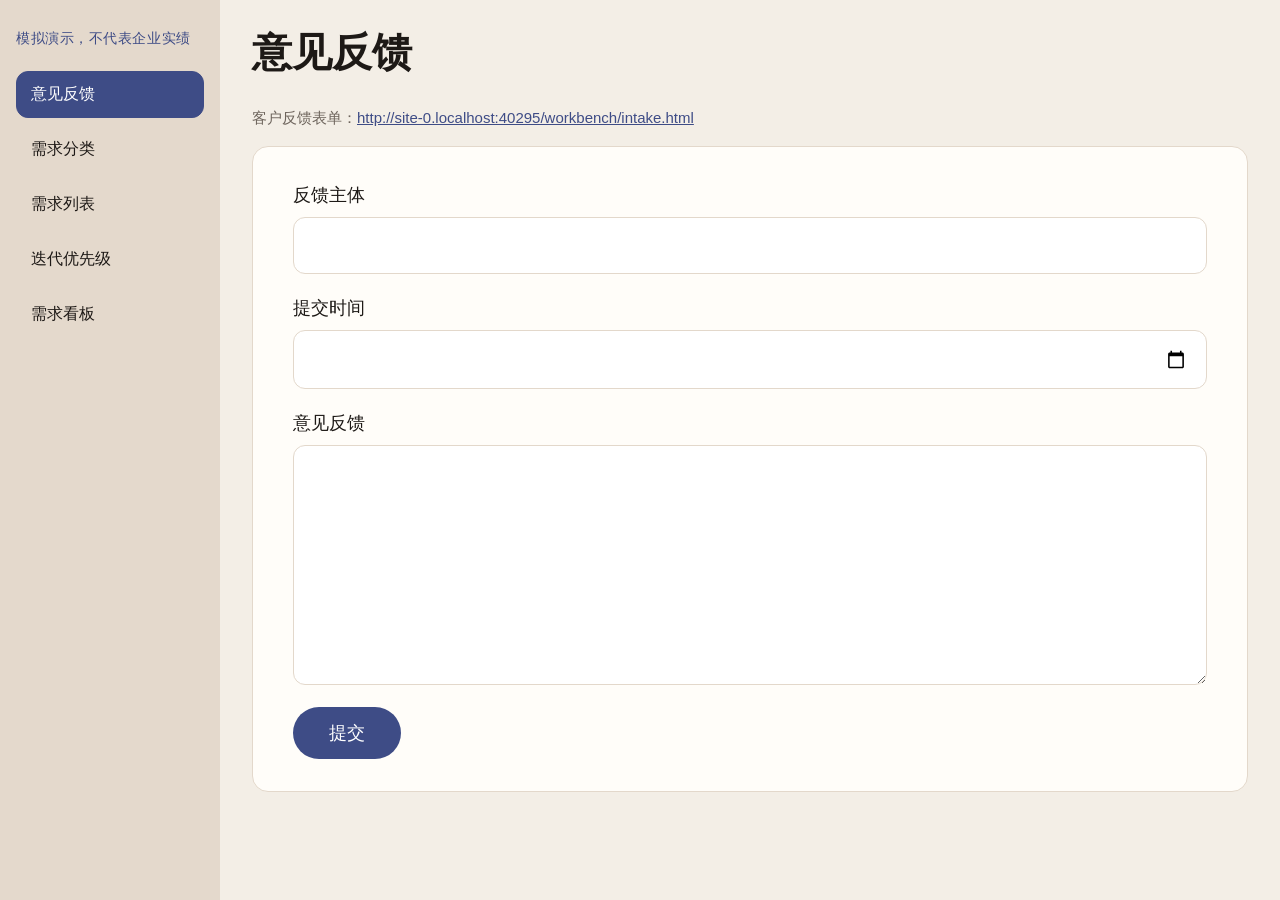
==== workbench/index.html @ 7fc77e0f "Add files via upload" ====
<!DOCTYPE html>
<html lang="zh-CN">
<head>
  <meta charset="utf-8">
  <meta name="viewport" content="width=device-width, initial-scale=1">
  <title>客户反馈与分类 · 模拟演示</title>
  <meta http-equiv="Cache-Control" content="no-cache, no-store, must-revalidate">
  <link rel="stylesheet" href="styles.css?v=20261005-2">
</head>
<body>
  <aside class="nav">
    <p class="disclaimer">模拟演示，不代表企业实绩</p>
    <div class="tabs" role="tablist" aria-label="工作台">
      <button id="tab-register" type="button" role="tab" aria-selected="true" aria-controls="panel-register">意见反馈</button>
      <button id="tab-classify" type="button" role="tab" aria-selected="false" aria-controls="app">需求分类</button>
      <button id="tab-list" type="button" role="tab" aria-selected="false" aria-controls="panel-list">需求列表</button>
      <button id="tab-priority" type="button" role="tab" aria-selected="false" aria-controls="panel-priority">迭代优先级</button>
      <button id="tab-board" type="button" role="tab" aria-selected="false" aria-controls="panel-board">需求看板</button>
    </div>
  </aside>
  <div class="workspace">
  <header class="top">
    <div class="title-row">
      <h1 id="page-title">意见反馈</h1>
      <button id="delete-selected" type="button" hidden>删除</button>
    </div>
  </header>
  <p id="phone-note" class="phone-note" hidden>当前是窄屏，只能查看。</p>
  <p id="status" class="status" role="status"></p>
  <section id="panel-register" class="panel" role="tabpanel">
    <p class="intake-note">客户反馈表单：<a id="intake-link" href="intake.html">意见反馈</a></p>
    <form id="register-form" class="register" novalidate>
      <label>反馈主体<input id="field-customer" name="customer" type="text" required maxlength="40" autocomplete="off"></label>
      <label>提交时间<input id="field-time" name="time" type="date" required></label>
      <label>意见反馈<textarea id="field-need" name="need" required maxlength="500" rows="8"></textarea></label>
      <p id="form-error" class="form-error" hidden></p>
      <button type="submit">提交</button>
    </form>
  </section>
  <main id="app" class="desk panel" role="tabpanel" aria-labelledby="tab-classify" hidden>
    <section class="col queue" aria-labelledby="queue-title">
      <div class="col-head">
        <h2 id="queue-title">客户反馈</h2>
        <button id="queue-toggle" type="button" aria-expanded="true" aria-controls="queue">收起</button>
      </div>
      <ol id="queue"></ol>
    </section>
    <section class="col quote" aria-labelledby="quote-title">
      <h2 id="quote-title">需求分类</h2>
      <article id="current"></article>
    </section>
    <section class="col choices" aria-labelledby="choice-title">
      <h2 id="choice-title">需求列表</h2>
      <div id="choices"></div>
    </section>
  </main>
  <p id="empty" class="empty" hidden>这批还没判断的原话已经放完。可以撤销上一条。</p>
  <section id="panel-list" class="panel list-board" role="tabpanel" aria-labelledby="tab-list" hidden></section>
  <section id="panel-priority" class="panel priority-board" role="tabpanel" aria-labelledby="tab-priority" hidden></section>
  <section id="panel-board" class="panel board" role="tabpanel" aria-labelledby="tab-board" hidden></section>
  <script src="app.js?v=20261005-10"></script>
  </div>
</body>
</html>
---- workbench/styles.css ----
:root {
  --paper: #f3eee6;
  --nav: #e4d9cc;
  --card: #fffdf9;
  --ink: #1d1916;
  --muted: #6d645c;
  --line: #e3d8cb;
  --accent: #3e4c86;
  --accent-soft: #e7eaf6;
  font-family: "Microsoft YaHei", "PingFang SC", "Noto Sans SC", sans-serif;
  color: var(--ink);
  background: var(--paper);
}

* { box-sizing: border-box; }

[hidden] { display: none !important; }

body {
  margin: 0;
  min-height: 100vh;
  display: flex;
  align-items: stretch;
  padding: 0;
}

.nav {
  flex: 0 0 220px;
  width: 220px;
  min-height: 100vh;
  position: sticky;
  top: 0;
  align-self: flex-start;
  height: 100vh;
  padding: 28px 16px;
  background: var(--nav);
}

.workspace {
  flex: 1;
  min-width: 0;
  padding: 28px 32px 48px;
}

.top {
  max-width: 1180px;
  margin: 0 auto 18px;
  position: sticky;
  top: 0;
  z-index: 2;
  background: var(--paper);
  padding-bottom: 12px;
}

.title-row {
  display: flex;
  align-items: center;
  justify-content: flex-start;
  gap: 24px;
}

#delete-selected {
  border: 0;
  background: var(--accent);
  color: #fff;
  border-radius: 999px;
  padding: 12px 28px;
  font: inherit;
  font-size: 18px;
  cursor: pointer;
}

.disclaimer {
  margin: 0 0 22px;
  color: var(--accent);
  font-size: 14px;
  letter-spacing: 0.04em;
  line-height: 1.5;
}

.tabs {
  display: flex;
  flex-direction: column;
  gap: 8px;
  margin: 0;
}

.tabs button {
  width: 100%;
  text-align: left;
  border: 1px solid transparent;
  background: transparent;
  color: var(--ink);
  border-radius: 12px;
  padding: 12px 14px;
  cursor: pointer;
  font: inherit;
  font-size: 16px;
}

.tabs button[aria-selected="true"] {
  background: var(--accent);
  border-color: var(--accent);
  color: #fff;
}

h1 { margin: 0; font-size: 40px; font-weight: 650; line-height: 1.2; }

.register {
  max-width: 1180px;
  margin: 8px auto 0;
  background: var(--card);
  border: 1px solid var(--line);
  border-radius: 16px;
  padding: 36px 40px 32px;
  display: grid;
  gap: 22px;
  min-height: 620px;
}

.register label {
  display: grid;
  gap: 10px;
  font-size: 18px;
  color: var(--ink);
}

.register input,
.register textarea {
  width: 100%;
  border: 1px solid var(--line);
  border-radius: 12px;
  padding: 16px 18px;
  font: inherit;
  font-size: 20px;
  color: var(--ink);
  background: #fff;
}

input[type="date"]:not(.is-filled)::-webkit-datetime-edit,
input[type="date"]:not(.is-filled)::-webkit-datetime-edit-fields-wrapper,
input[type="date"]:not(.is-filled)::-webkit-datetime-edit-text,
input[type="date"]:not(.is-filled)::-webkit-datetime-edit-year-field,
input[type="date"]:not(.is-filled)::-webkit-datetime-edit-month-field,
input[type="date"]:not(.is-filled)::-webkit-datetime-edit-day-field {
  color: transparent;
  -webkit-text-fill-color: transparent;
}

.register textarea { min-height: 240px; resize: vertical; }

.register button {
  justify-self: start;
  border: 0;
  background: var(--accent);
  color: #fff;
  border-radius: 999px;
  padding: 14px 36px;
  font: inherit;
  font-size: 18px;
  cursor: pointer;
}

.form-error { margin: 0; color: #8a3b2d; }

.intake-note {
  max-width: 1180px;
  margin: 0 auto 16px;
  color: var(--muted);
  font-size: 15px;
  line-height: 1.6;
}

.intake-note a { color: var(--accent); }

body.intake {
  display: block;
  padding: 40px 24px 64px;
}

body.intake .intake-wrap {
  max-width: 760px;
  margin: 0 auto;
}

body.intake h1 { margin-bottom: 18px; }

.phone-note,
.status,
.empty {
  max-width: 1180px;
  margin: 0 auto 12px;
}

.phone-note {
  padding: 10px 12px;
  background: #fff4e5;
  border: 1px solid #efd3a8;
}

.desk {
  max-width: 1180px;
  margin: 0 auto;
  display: grid;
  grid-template-columns: 240px minmax(0, 1fr) 280px;
  gap: 18px;
  align-items: start;
}

.col {
  background: var(--card);
  border: 1px solid var(--line);
  border-radius: 16px;
  padding: 16px;
  min-height: 420px;
}

.col-head {
  display: flex;
  align-items: center;
  justify-content: space-between;
  gap: 8px;
  margin-bottom: 12px;
}

.col-head h2 { margin: 0; }

h2 { margin: 0 0 12px; font-size: 15px; color: var(--muted); font-weight: 600; }

#queue-toggle {
  border: 1px solid var(--line);
  background: transparent;
  color: var(--ink);
  border-radius: 999px;
  padding: 4px 10px;
  cursor: pointer;
}

.col.queue.is-collapsed { min-height: 0; }

.col.queue:not(.is-collapsed) #queue {
  max-height: 420px;
  overflow-y: auto;
  overscroll-behavior: contain;
}

#queue { list-style: none; margin: 0; padding: 0; display: grid; gap: 8px; }

.queue-row {
  position: relative;
}

.dismiss-check {
  position: absolute;
  z-index: 1;
  top: 50%;
  right: 10px;
  width: 15px;
  height: 15px;
  margin: 0;
  transform: translateY(-50%);
  accent-color: var(--accent);
  cursor: pointer;
  opacity: 0;
  pointer-events: none;
  transition: opacity 0.16s ease;
}

.queue-row:hover .dismiss-check,
.queue-row:focus-within .dismiss-check {
  opacity: 1;
  pointer-events: auto;
}

.queue-item {
  width: 100%;
  text-align: left;
  border: 1px solid var(--line);
  background: transparent;
  color: inherit;
  border-radius: 10px;
  padding: 8px 34px 8px 10px;
  cursor: pointer;
}

.queue-item[aria-current="true"] {
  border-color: var(--accent);
  background: var(--accent-soft);
}

.queue-item small,
.meta { display: block; color: var(--muted); font-size: 12px; }

.quote-text {
  margin: 12px 0;
  font-size: 28px;
  line-height: 1.45;
}

.hint { color: var(--muted); font-size: 14px; }

.choice {
  width: 100%;
  text-align: left;
  margin: 0 0 10px;
  border: 1px solid var(--line);
  background: #fff;
  color: inherit;
  border-radius: 12px;
  padding: 10px 12px;
  cursor: pointer;
}

.choice { font-size: 16px; }

.choice.is-name-urgent {
  display: flex;
  justify-content: space-between;
  align-items: center;
  gap: 8px;
  border-color: #c23b2e;
}

.choice-urgent {
  color: #c23b2e;
  font-size: 13px;
  font-weight: 650;
  white-space: nowrap;
}

.priority-card.is-fresh {
  outline: 3px solid #c23b2e;
  outline-offset: 2px;
}

.choice:focus-visible,
.dismiss-check:focus-visible,
.queue-item:focus-visible,
#queue-toggle:focus-visible,
.undo:focus-visible {
  outline: 2px solid var(--accent);
  outline-offset: 2px;
}

.undo {
  margin-top: 8px;
  border: 0;
  background: transparent;
  color: var(--accent);
  cursor: pointer;
  padding: 0;
}

.choice-tools {
  display: flex;
  gap: 8px;
  margin-top: 16px;
}

.choice-tools button,
.group-editor button {
  border: 1px solid var(--line);
  background: #fff;
  color: var(--ink);
  border-radius: 999px;
  padding: 8px 14px;
  font: inherit;
  cursor: pointer;
}

.group-editor {
  margin-top: 12px;
  display: grid;
  gap: 8px;
}

.group-editor label {
  display: grid;
  gap: 6px;
  color: var(--muted);
  font-size: 14px;
}

.group-editor input,
.group-editor select {
  width: 100%;
  border: 1px solid var(--line);
  border-radius: 10px;
  padding: 8px 10px;
  font: inherit;
  color: var(--ink);
  background: #fff;
}

.list-board {
  max-width: 1180px;
  margin: 0 auto;
  display: grid;
  gap: 16px;
}

.req-card {
  background: var(--card);
  border: 1px solid var(--line);
  border-radius: 16px;
  padding: 18px 20px;
}

.req-head,
.req-line {
  width: 100%;
  text-align: left;
  border: 1px solid transparent;
  background: transparent;
  color: inherit;
  font: inherit;
  border-radius: 12px;
  padding: 8px 10px;
  cursor: pointer;
}

.req-head { display: grid; gap: 6px; padding-left: 0; }

.req-head strong {
  font-size: 22px;
  font-weight: 650;
}

.req-rename {
  width: 100%;
  max-width: 420px;
  border: 1px solid var(--accent);
  border-radius: 10px;
  padding: 6px 10px;
  font: inherit;
  font-size: 22px;
  font-weight: 650;
  color: var(--ink);
  background: #fff;
}

.req-head[aria-pressed="true"],
.req-line[aria-pressed="true"] {
  border-color: var(--accent);
  background: var(--accent-soft);
}

.req-line[draggable="true"] { cursor: grab; }

.req-line.is-dragging { opacity: 0.45; }

.req-card.is-drop {
  border-color: var(--accent);
  background: var(--accent-soft);
}

.req-card ul {
  list-style: none;
  margin: 8px 0 0;
  padding: 0;
  display: grid;
  gap: 8px;
}

.req-card small {
  display: block;
  color: var(--muted);
  font-size: 12px;
  margin-bottom: 4px;
}

.priority-board {
  max-width: 1180px;
  margin: 0 auto;
  display: grid;
  gap: 28px;
}

.priority-rule {
  margin: 0;
  color: var(--muted);
  line-height: 1.6;
}

.priority-lane { display: grid; gap: 12px; }

.priority-card {
  background: var(--card);
  border: 1px solid var(--line);
  border-radius: 16px;
  padding: 18px 20px;
}

.priority-lane.is-drop {
  background: var(--accent-soft);
  border-radius: 16px;
  padding: 8px;
}

.priority-card[draggable="true"] { cursor: grab; }

.priority-card.is-dragging { opacity: 0.45; }

.priority-hint {
  margin: 0;
  color: var(--muted);
}

.priority-card.is-urgent { border-color: var(--accent); }

.priority-flag {
  margin: 0 0 8px;
  color: var(--accent);
  font-weight: 650;
}

.priority-severe {
  margin: 0;
  color: #c23b2e;
  font-weight: 650;
}

.priority-card h3 { margin: 0 0 8px; font-size: 22px; font-weight: 650; }

.priority-brief { cursor: text; }

.brief-edit {
  width: 100%;
  box-sizing: border-box;
  margin: 0 0 8px;
  border: 1px solid var(--accent);
  border-radius: 10px;
  padding: 6px 10px;
  font: inherit;
  line-height: 1.55;
  color: var(--ink);
  background: #fff;
  resize: vertical;
}

.priority-card p { margin: 0 0 8px; line-height: 1.55; }

.priority-card p:last-child { margin-bottom: 0; }

.priority-row {
  display: grid;
  grid-template-columns: minmax(0, 1fr) 240px;
  gap: 12px;
  align-items: stretch;
}

.priority-card,
.complete-form {
  height: 100%;
}

.complete-form {
  background: var(--card);
  border: 1px solid var(--line);
  border-radius: 16px;
  padding: 16px;
  display: grid;
  gap: 10px;
  align-content: start;
}

.complete-form p {
  margin: 0;
  font-weight: 650;
}

.complete-form label {
  display: grid;
  gap: 4px;
  font-size: 14px;
}

.complete-form input {
  font: inherit;
  font-size: 16px;
  padding: 8px 10px;
  border: 1px solid var(--line);
  border-radius: 10px;
  background: #fff;
  color: var(--ink);
}

.complete-form button {
  border: 0;
  background: var(--accent);
  color: #fff;
  border-radius: 999px;
  padding: 10px 16px;
  font: inherit;
  cursor: pointer;
}

.complete-form button:disabled,
.complete-form input:disabled {
  cursor: default;
  opacity: 0.55;
}

.board {
  max-width: 1180px;
  margin: 0 auto;
  display: grid;
  gap: 28px;
}

.board-block {
  background: var(--card);
  border: 1px solid var(--line);
  border-radius: 16px;
  padding: 20px;
  display: grid;
  gap: 14px;
}

.board-block h2 { margin: 0; font-size: 22px; }

.board-note { margin: 0; color: var(--muted); line-height: 1.6; }

.duration-table {
  width: 100%;
  border-collapse: collapse;
}

.duration-table th,
.duration-table td {
  text-align: left;
  padding: 10px 8px;
  border-bottom: 1px solid var(--line);
}

.duration-table th { color: var(--muted); font-weight: 650; }

.person-bars { display: grid; gap: 16px; }

.person-row {
  display: grid;
  grid-template-columns: 72px minmax(0, 1fr);
  gap: 12px;
  align-items: center;
}

.person-track {
  background: var(--accent-soft);
  border-radius: 999px;
  overflow: hidden;
}

.person-bar {
  display: flex;
  align-items: center;
  min-height: 32px;
  padding: 0 12px;
  background: var(--accent);
  color: #fffdf9;
  font-weight: 650;
  white-space: nowrap;
}

.person-names { margin: 4px 0 0; color: var(--muted); }

.gantt { display: grid; gap: 12px; }

.gantt-scale {
  display: flex;
  justify-content: space-between;
  margin-left: 148px;
  color: var(--muted);
  font-size: 13px;
}

.gantt-row {
  display: grid;
  grid-template-columns: 140px minmax(0, 1fr);
  gap: 8px;
  align-items: center;
}

.gantt-track {
  position: relative;
  height: 36px;
  background: #f6f1ea;
  border-radius: 8px;
}

.gantt-bar {
  position: absolute;
  top: 6px;
  height: 24px;
  border-radius: 6px;
  min-width: 8px;
}

.gantt-bar.is-done { background: var(--accent); }

.gantt-bar.is-open { background: #b08968; }

.gantt-meta {
  margin: 2px 0 0;
  color: var(--muted);
  font-size: 13px;
}

.list-actions { margin-top: 4px; }

.list-actions button {
  border: 0;
  background: var(--accent);
  color: #fff;
  border-radius: 999px;
  padding: 12px 28px;
  font: inherit;
  font-size: 18px;
  cursor: pointer;
}

body[data-tab="register"] #app,
body[data-tab="register"] #panel-list,
body[data-tab="register"] #panel-priority,
body[data-tab="register"] #panel-board,
body[data-tab="register"] #empty,
body[data-tab="register"] .phone-note,
body[data-tab="classify"] #panel-register,
body[data-tab="classify"] #panel-list,
body[data-tab="classify"] #panel-priority,
body[data-tab="classify"] #panel-board,
body[data-tab="list"] #panel-register,
body[data-tab="list"] #panel-priority,
body[data-tab="list"] #panel-board,
body[data-tab="list"] #app,
body[data-tab="list"] #empty,
body[data-tab="list"] .phone-note,
body[data-tab="priority"] #panel-register,
body[data-tab="priority"] #panel-list,
body[data-tab="priority"] #panel-board,
body[data-tab="priority"] #app,
body[data-tab="priority"] #empty,
body[data-tab="priority"] .phone-note,
body[data-tab="board"] #panel-register,
body[data-tab="board"] #panel-list,
body[data-tab="board"] #panel-priority,
body[data-tab="board"] #app,
body[data-tab="board"] #empty,
body[data-tab="board"] .phone-note { display: none !important; }

@media (max-width: 800px) {
  .nav { flex-basis: 132px; width: 132px; padding: 16px 10px; }
  .workspace { padding: 16px 12px 32px; }
  .tabs button { padding: 10px 8px; font-size: 14px; }
  .register { padding: 20px 16px; min-height: 0; }
  .desk { grid-template-columns: 1fr; }
  .quote-text { font-size: 22px; }
  .choice,
  .undo,
  .queue-item,
  .choice-tools button,
  .group-editor button,
  .req-head,
  .req-line,
  .priority-row { grid-template-columns: 1fr; }
  .gantt-scale { margin-left: 0; }
  .gantt-row { grid-template-columns: 1fr; }
  .priority-card,
  .priority-brief,
  .complete-form button,
  .list-actions button,
  #delete-selected { cursor: default; }
  .dismiss-check { display: none; }
}
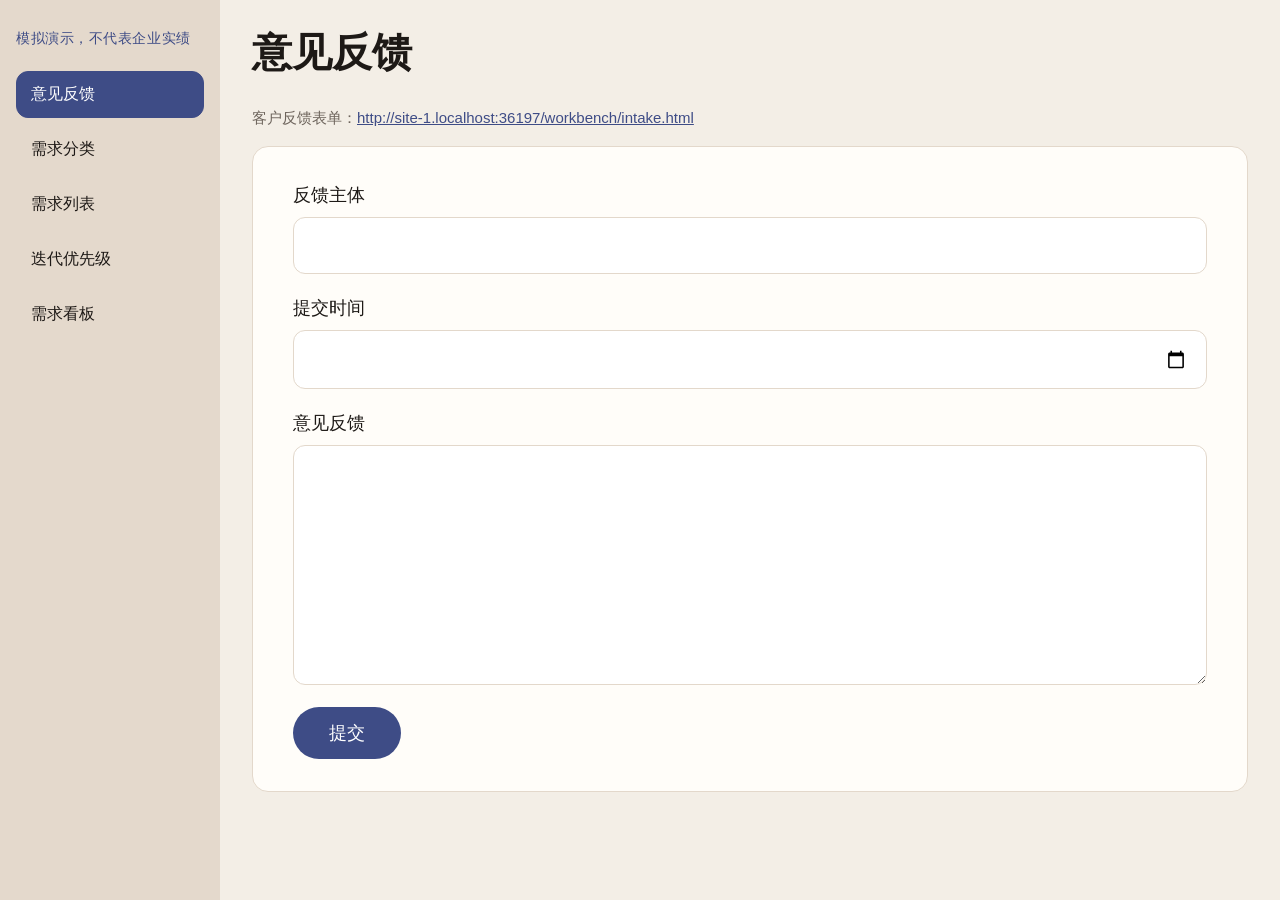
==== commit 1dfe5832: "Add files via upload" ====
--- a/workbench/index.html
+++ b/workbench/index.html
@@ -58,7 +58,7 @@
   <section id="panel-list" class="panel list-board" role="tabpanel" aria-labelledby="tab-list" hidden></section>
   <section id="panel-priority" class="panel priority-board" role="tabpanel" aria-labelledby="tab-priority" hidden></section>
   <section id="panel-board" class="panel board" role="tabpanel" aria-labelledby="tab-board" hidden></section>
-  <script src="app.js?v=20261005-10"></script>
+  <script src="app.js?v=20261005-11"></script>
   </div>
 </body>
 </html>
--- a/workbench/styles.css
+++ b/workbench/styles.css
@@ -474,12 +474,6 @@
   margin: 0 auto;
   display: grid;
   gap: 28px;
-}
-
-.priority-rule {
-  margin: 0;
-  color: var(--muted);
-  line-height: 1.6;
 }
 
 .priority-lane { display: grid; gap: 12px; }
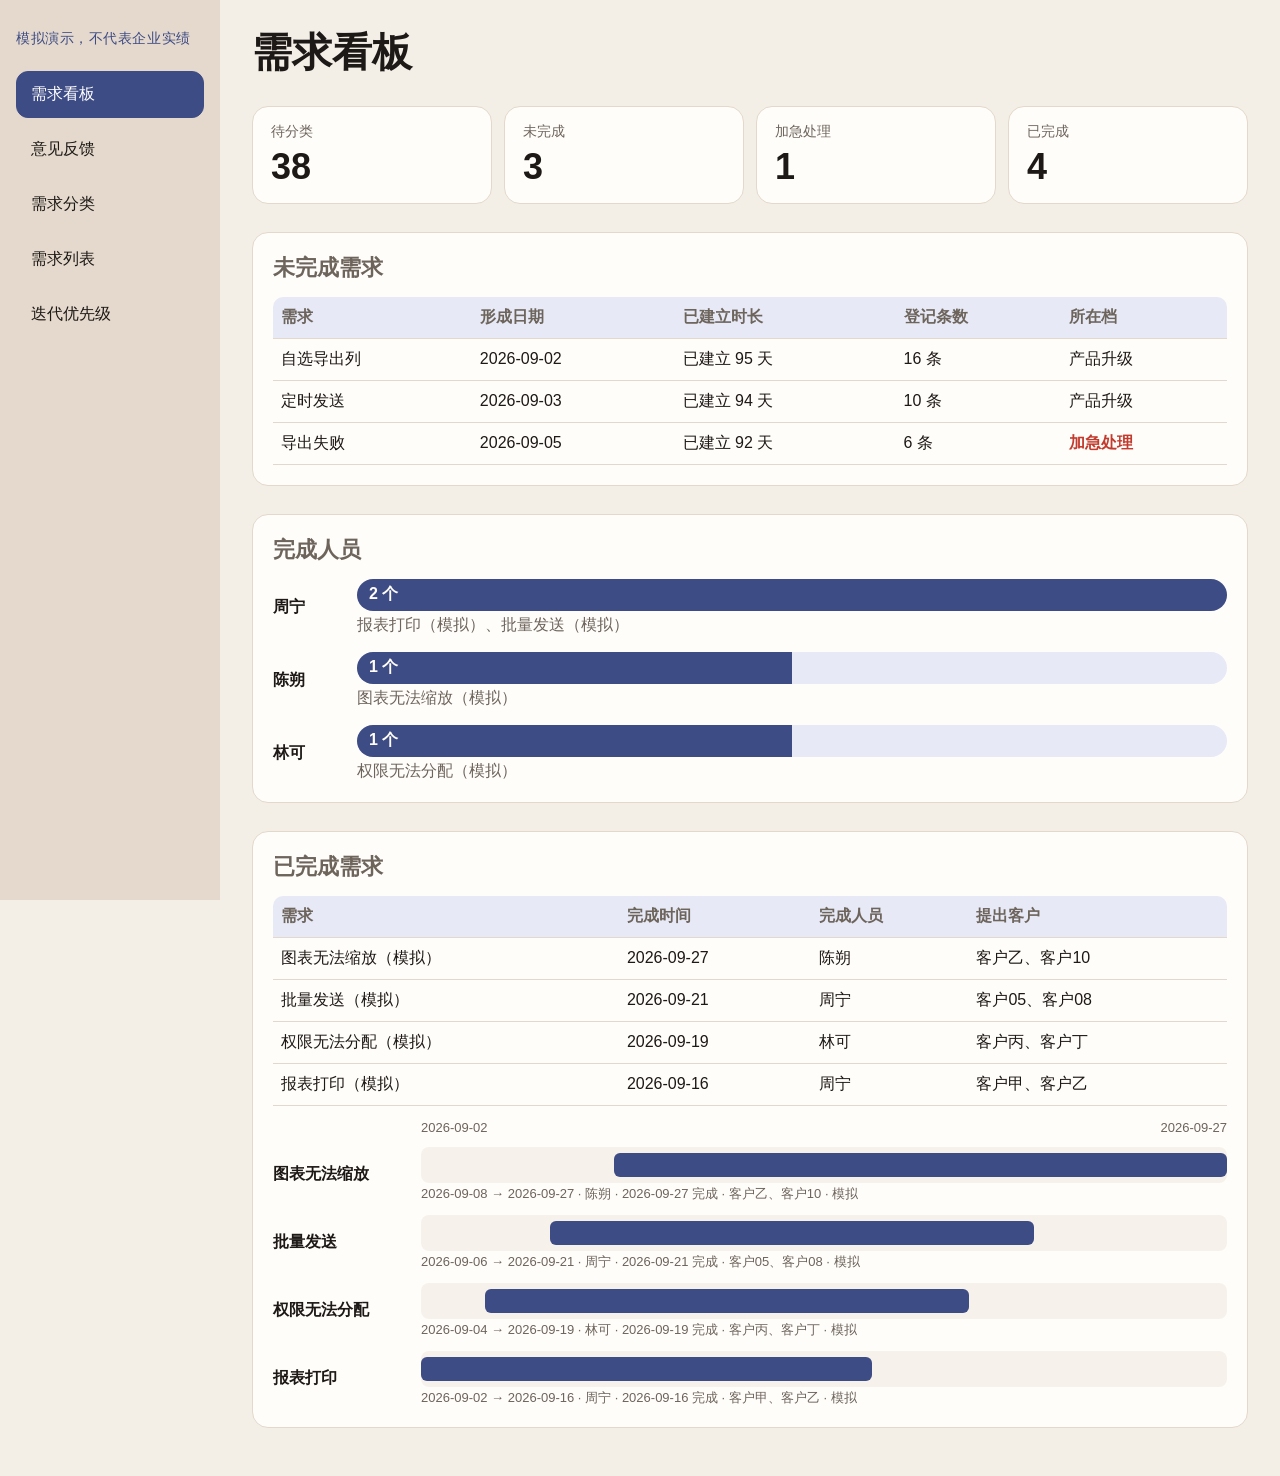
==== commit ef5f681c: "Add files via upload" ====
--- a/workbench/index.html
+++ b/workbench/index.html
@@ -5,29 +5,29 @@
   <meta name="viewport" content="width=device-width, initial-scale=1">
   <title>客户反馈与分类 · 模拟演示</title>
   <meta http-equiv="Cache-Control" content="no-cache, no-store, must-revalidate">
-  <link rel="stylesheet" href="styles.css?v=20261005-2">
+  <link rel="stylesheet" href="styles.css?v=20261008-1">
 </head>
 <body>
   <aside class="nav">
     <p class="disclaimer">模拟演示，不代表企业实绩</p>
     <div class="tabs" role="tablist" aria-label="工作台">
-      <button id="tab-register" type="button" role="tab" aria-selected="true" aria-controls="panel-register">意见反馈</button>
+      <button id="tab-board" type="button" role="tab" aria-selected="true" aria-controls="panel-board">需求看板</button>
+      <button id="tab-register" type="button" role="tab" aria-selected="false" aria-controls="panel-register">意见反馈</button>
       <button id="tab-classify" type="button" role="tab" aria-selected="false" aria-controls="app">需求分类</button>
       <button id="tab-list" type="button" role="tab" aria-selected="false" aria-controls="panel-list">需求列表</button>
       <button id="tab-priority" type="button" role="tab" aria-selected="false" aria-controls="panel-priority">迭代优先级</button>
-      <button id="tab-board" type="button" role="tab" aria-selected="false" aria-controls="panel-board">需求看板</button>
     </div>
   </aside>
   <div class="workspace">
   <header class="top">
     <div class="title-row">
-      <h1 id="page-title">意见反馈</h1>
+      <h1 id="page-title">需求看板</h1>
       <button id="delete-selected" type="button" hidden>删除</button>
     </div>
   </header>
   <p id="phone-note" class="phone-note" hidden>当前是窄屏，只能查看。</p>
   <p id="status" class="status" role="status"></p>
-  <section id="panel-register" class="panel" role="tabpanel">
+  <section id="panel-register" class="panel" role="tabpanel" hidden>
     <p class="intake-note">客户反馈表单：<a id="intake-link" href="intake.html">意见反馈</a></p>
     <form id="register-form" class="register" novalidate>
       <label>反馈主体<input id="field-customer" name="customer" type="text" required maxlength="40" autocomplete="off"></label>
@@ -57,8 +57,8 @@
   <p id="empty" class="empty" hidden>这批还没判断的原话已经放完。可以撤销上一条。</p>
   <section id="panel-list" class="panel list-board" role="tabpanel" aria-labelledby="tab-list" hidden></section>
   <section id="panel-priority" class="panel priority-board" role="tabpanel" aria-labelledby="tab-priority" hidden></section>
-  <section id="panel-board" class="panel board" role="tabpanel" aria-labelledby="tab-board" hidden></section>
-  <script src="app.js?v=20261005-11"></script>
+  <section id="panel-board" class="panel board" role="tabpanel" aria-labelledby="tab-board"></section>
+  <script src="app.js?v=20261008-2"></script>
   </div>
 </body>
 </html>
--- a/workbench/styles.css
+++ b/workbench/styles.css
@@ -612,6 +612,46 @@
 }
 
 .board-block h2 { margin: 0; font-size: 22px; }
+
+.home-stats {
+  display: grid;
+  grid-template-columns: repeat(4, minmax(0, 1fr));
+  gap: 12px;
+}
+
+.home-stat {
+  background: var(--card);
+  border: 1px solid var(--line);
+  border-radius: 16px;
+  padding: 16px 18px;
+}
+
+.home-stat span {
+  display: block;
+  color: var(--muted);
+  font-size: 14px;
+}
+
+.home-stat strong {
+  display: block;
+  margin-top: 6px;
+  font-size: 36px;
+  font-weight: 650;
+  line-height: 1.1;
+}
+
+.duration-table th {
+  background: var(--accent-soft);
+}
+
+.duration-table th:first-child { border-radius: 10px 0 0 0; }
+
+.duration-table th:last-child { border-radius: 0 10px 0 0; }
+
+.is-urgent-cell {
+  color: #c23b2e;
+  font-weight: 650;
+}
 
 .board-note { margin: 0; color: var(--muted); line-height: 1.6; }
 
@@ -745,6 +785,7 @@
   .nav { flex-basis: 132px; width: 132px; padding: 16px 10px; }
   .workspace { padding: 16px 12px 32px; }
   .tabs button { padding: 10px 8px; font-size: 14px; }
+  .home-stats { grid-template-columns: 1fr 1fr; }
   .register { padding: 20px 16px; min-height: 0; }
   .desk { grid-template-columns: 1fr; }
   .quote-text { font-size: 22px; }
